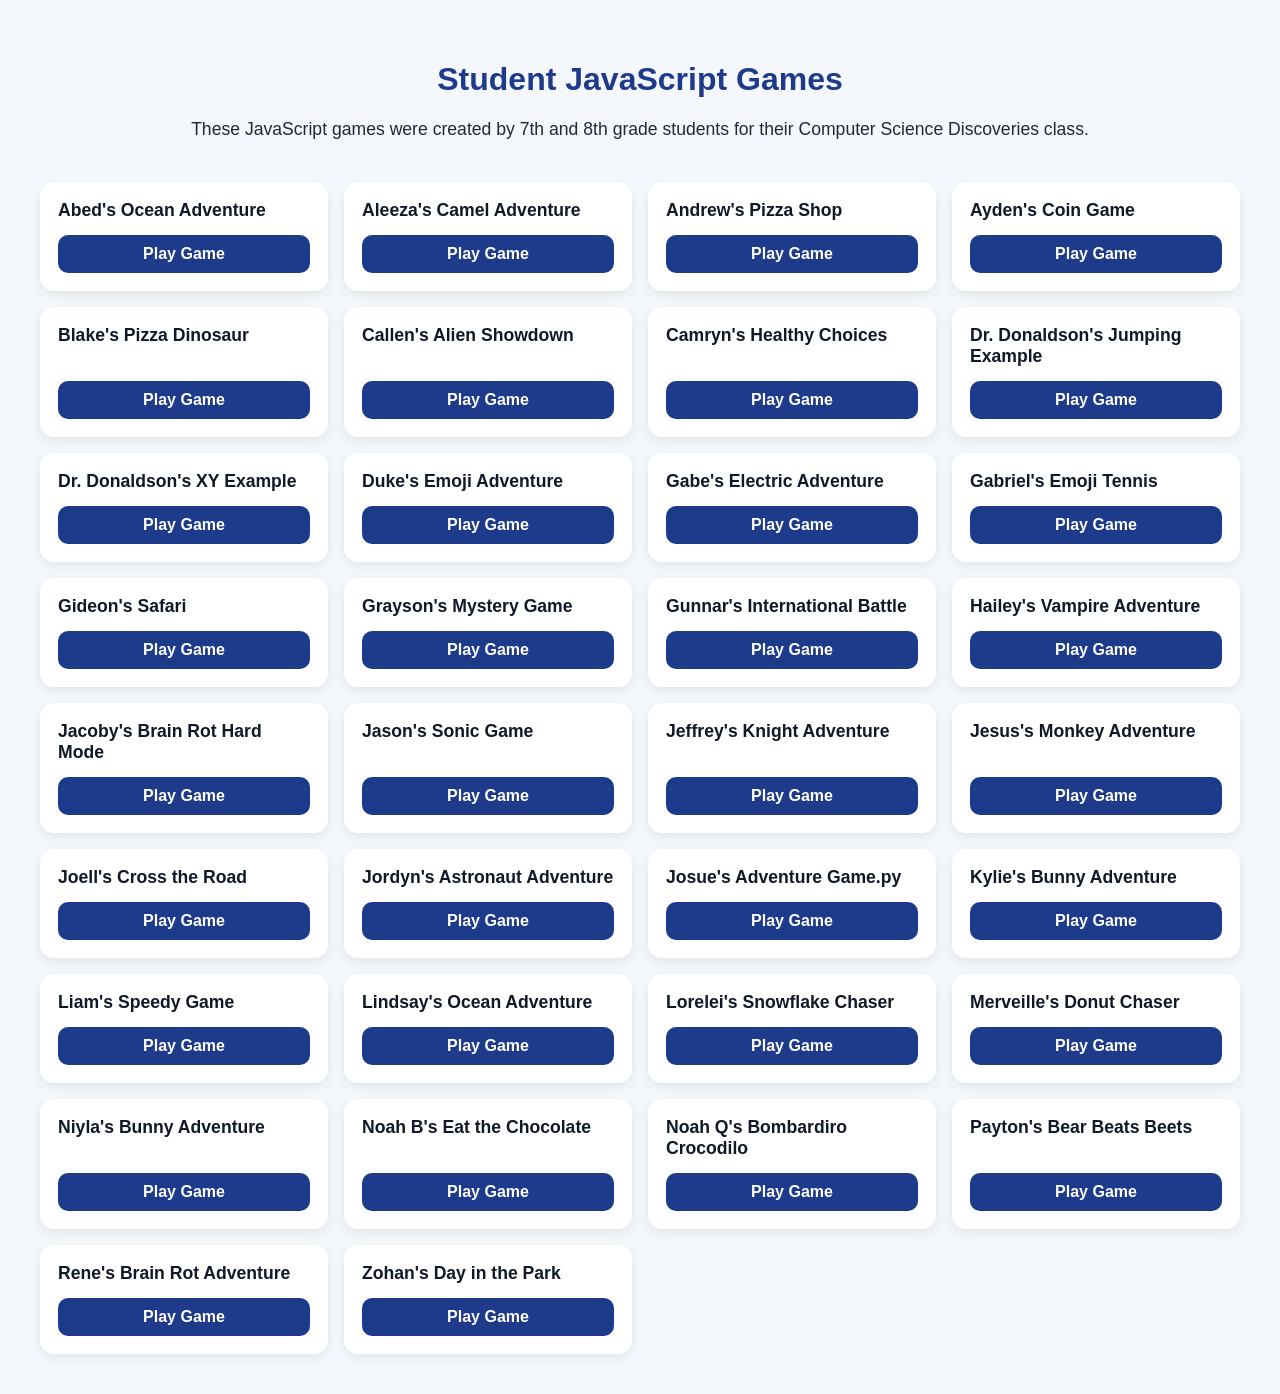
==== index.html @ 120a5e46 "Add games" ====
<!DOCTYPE html>
<html lang="en">
<head>
  <meta charset="UTF-8" />
  <meta name="viewport" content="width=device-width, initial-scale=1.0" />
  <title>Student JavaScript Games</title>
  <style>
    body {
      font-family: Arial, sans-serif;
      background: #f4f7fb;
      margin: 0;
      padding: 40px;
      color: #1f2937;
    }

    header {
      text-align: center;
      max-width: 900px;
      margin: 0 auto 40px;
    }

    h1 {
      color: #1e3a8a;
      margin-bottom: 10px;
    }

    p {
      font-size: 1.1rem;
      line-height: 1.5;
    }

    .game-grid {
      display: grid;
      grid-template-columns: repeat(auto-fit, minmax(260px, 1fr));
      gap: 16px;
      max-width: 1200px;
      margin: 0 auto;
    }

    .game-card {
      background: white;
      border-radius: 14px;
      padding: 18px;
      box-shadow: 0 4px 12px rgba(0,0,0,0.08);
      display: flex;
      flex-direction: column;
      justify-content: space-between;
    }

    .game-card h2 {
      font-size: 1.1rem;
      margin: 0 0 14px;
      color: #111827;
    }

    .game-card a {
      display: inline-block;
      text-align: center;
      text-decoration: none;
      background: #1e3a8a;
      color: white;
      padding: 10px 14px;
      border-radius: 10px;
      font-weight: bold;
    }

    .game-card a:hover {
      background: #2563eb;
    }
  </style>
</head>
<body>

  <header>
    <h1>Student JavaScript Games</h1>
    <p>
      These JavaScript games were created by 7th and 8th grade students
      for their Computer Science Discoveries class.
    </p>
  </header>

  <main class="game-grid" id="gameGrid"></main>

  <script>
    const games = [
      "Abed's Ocean Adventure",
      "Aleeza's Camel Adventure",
      "Andrew's Pizza Shop",
      "Ayden's Coin Game",
      "Blake's Pizza Dinosaur",
      "Callen's Alien Showdown",
      "Camryn's Healthy Choices",
      "Dr. Donaldson's Jumping Example",
      "Dr. Donaldson's XY Example",
      "Duke's Emoji Adventure",
      "Gabe's Electric Adventure",
      "Gabriel's Emoji Tennis",
      "Gideon's Safari",
      "Grayson's Mystery Game",
      "Gunnar's International Battle",
      "Hailey's Vampire Adventure",
      "Jacoby's Brain Rot Hard Mode",
      "Jason's Sonic Game",
      "Jeffrey's Knight Adventure",
      "Jesus's Monkey Adventure",
      "Joell's Cross the Road",
      "Jordyn's Astronaut Adventure",
      "Josue's Adventure Game.py",
      "Kylie's Bunny Adventure",
      "Liam's Speedy Game",
      "Lindsay's Ocean Adventure",
      "Lorelei's Snowflake Chaser",
      "Merveille's Donut Chaser",
      "Niyla's Bunny Adventure",
      "Noah B's Eat the Chocolate",
      "Noah Q's Bombardiro Crocodilo",
      "Payton's Bear Beats Beets",
      "Rene's Brain Rot Adventure",
      "Zohan's Day in the Park"
    ];

    const grid = document.getElementById("gameGrid");

    games.forEach(game => {
      const card = document.createElement("div");
      card.className = "game-card";

      card.innerHTML = `
        <h2>${game}</h2>
        <a href="./${encodeURIComponent(game)}/my-app/index.html">Play Game</a>
      `;

      grid.appendChild(card);
    });
  </script>

</body>
</html>
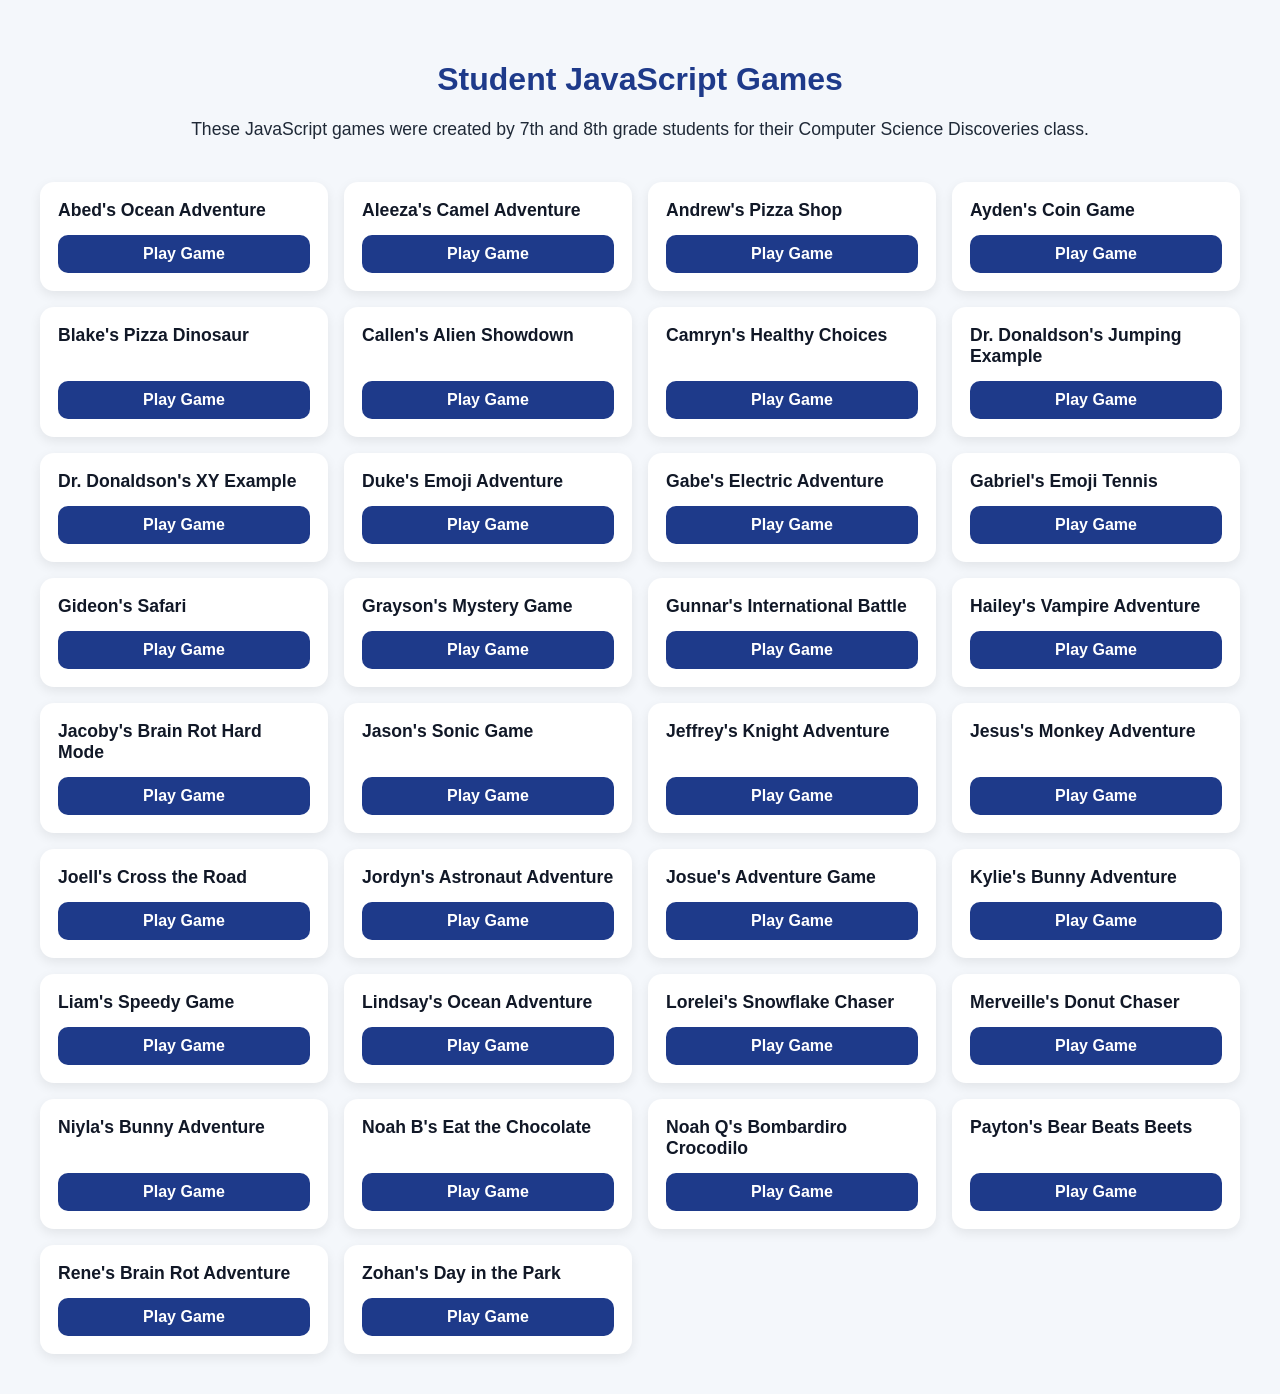
==== commit 5647b91d: "add josue python game" ====
--- a/index.html
+++ b/index.html
@@ -105,7 +105,7 @@
       "Jesus's Monkey Adventure",
       "Joell's Cross the Road",
       "Jordyn's Astronaut Adventure",
-      "Josue's Adventure Game.py",
+      "Josue's Adventure Game",
       "Kylie's Bunny Adventure",
       "Liam's Speedy Game",
       "Lindsay's Ocean Adventure",
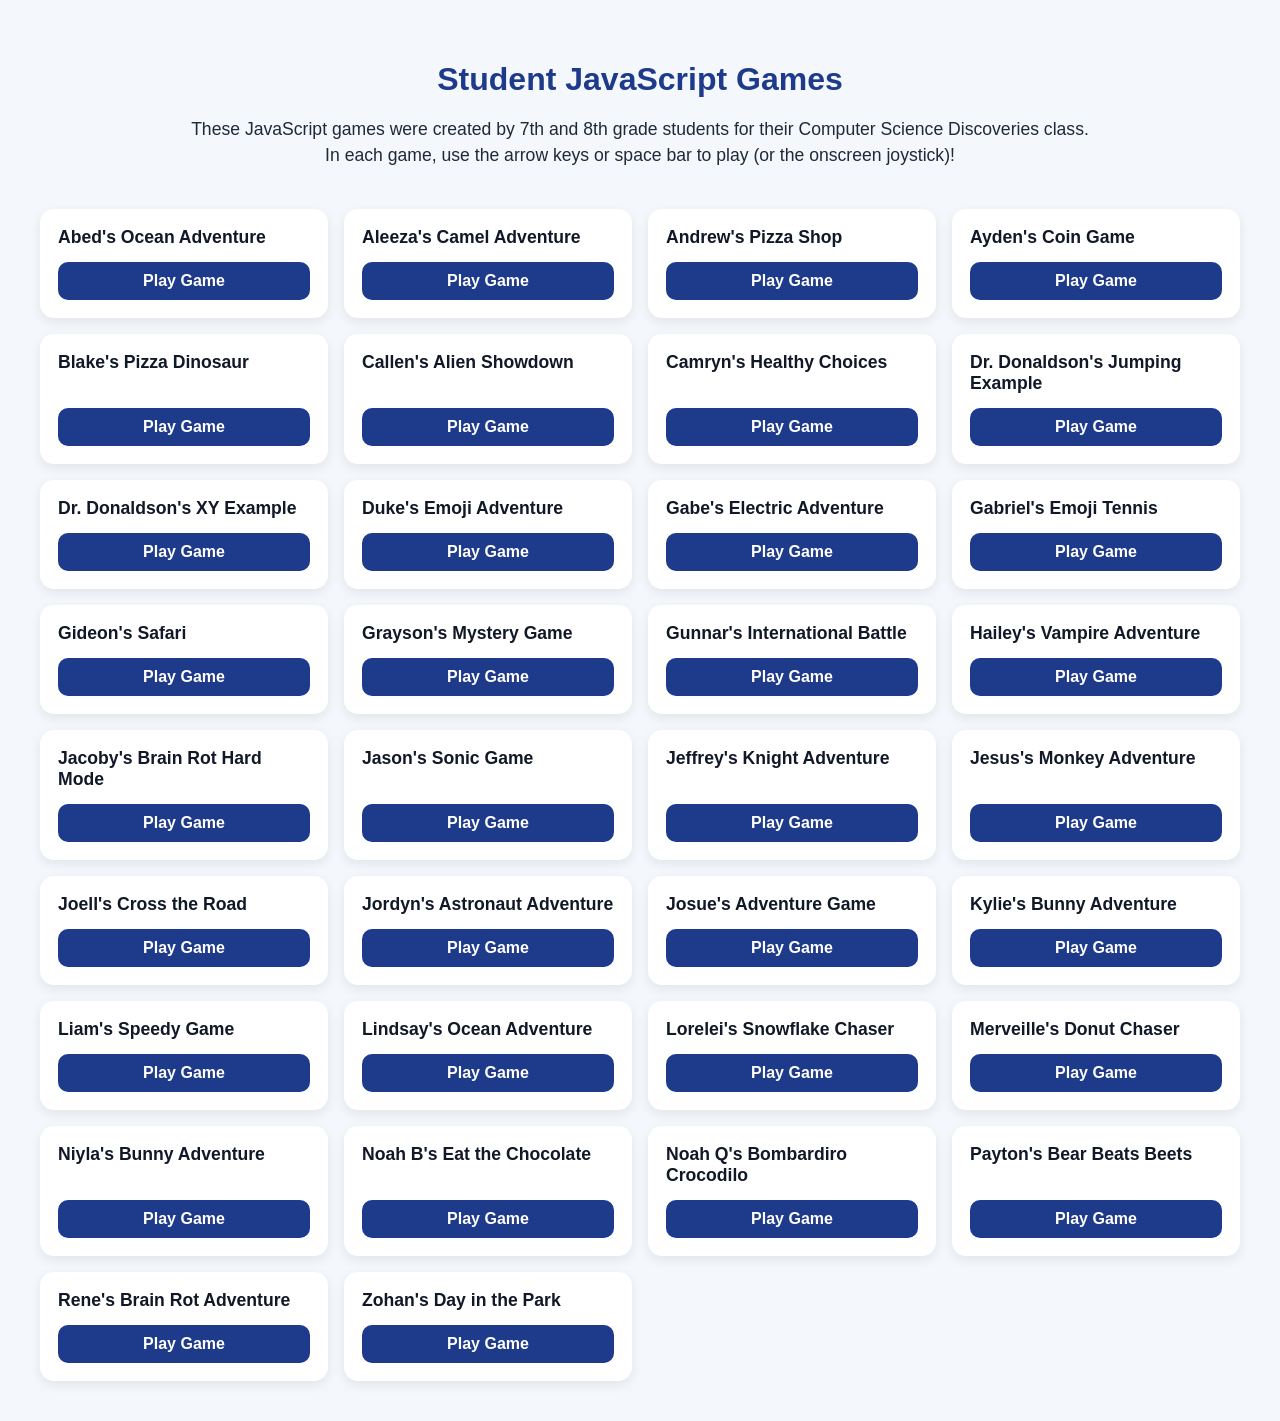
==== commit 1a9a0cdf: "add instructions" ====
--- a/index.html
+++ b/index.html
@@ -75,7 +75,7 @@
     <h1>Student JavaScript Games</h1>
     <p>
       These JavaScript games were created by 7th and 8th grade students
-      for their Computer Science Discoveries class.
+      for their Computer Science Discoveries class. In each game, use the arrow keys or space bar to play (or the onscreen joystick)!
     </p>
   </header>
 
